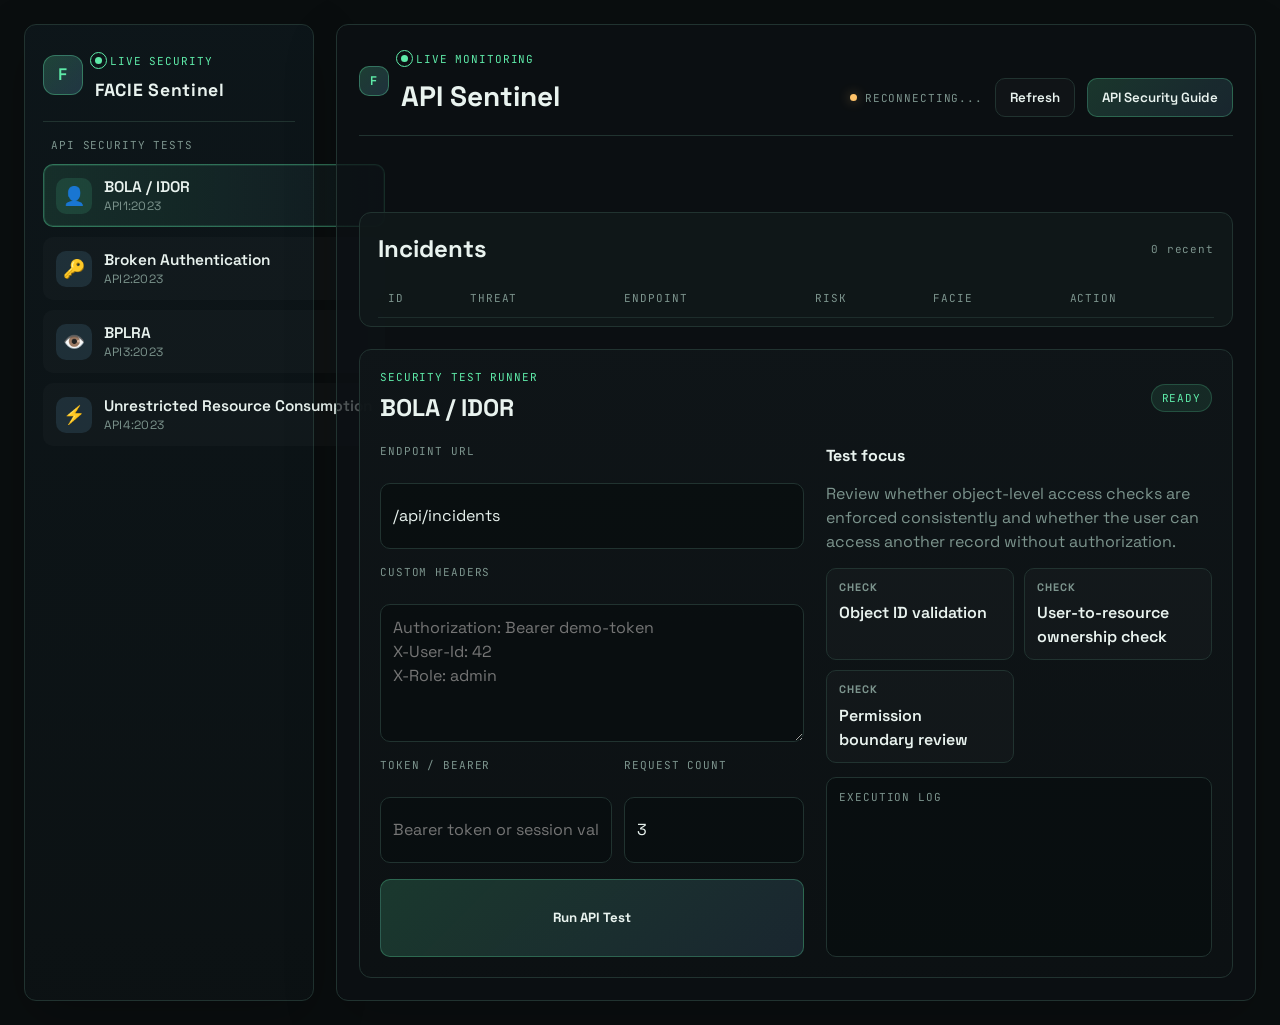
==== dashboard.html @ 744138d6 "Consolidate dashboard and fix Vercel layout" ====
﻿<!doctype html>
<html lang="en">
<head>
  <meta charset="utf-8">
  <meta name="viewport" content="width=device-width,initial-scale=1">
  <title>FACIE Sentinel - API Security Test Center</title>
  <link rel="preconnect" href="https://fonts.googleapis.com">
  <link rel="preconnect" href="https://fonts.gstatic.com" crossorigin>
  <link href="https://fonts.googleapis.com/css2?family=Space+Grotesk:wght@400;500;600;700&family=JetBrains+Mono:wght@400;500;600;700&display=swap" rel="stylesheet">
  <link rel="stylesheet" href="styles.css">
</head>
<body>
  <div class="app-shell">
    <aside class="sidebar" aria-label="API security test navigation">
      <div class="sidebar-header">
        <div class="brand-mark">F</div>
        <div>
          <div class="live-badge"><span class="pulse-dot"></span> LIVE SECURITY</div>
          <h2>FACIE Sentinel</h2>
        </div>
      </div>
      <div class="sidebar-section-label">API security tests</div>
      <nav id="security-nav" class="security-nav" aria-label="Security tests"></nav>
    </aside>

    <main class="dashboard-panel">
      <header class="dashboard-header">
        <div class="brand-block">
          <div class="brand-mark small">F</div>
          <div>
            <div class="live-badge"><span class="pulse-dot"></span> LIVE MONITORING</div>
            <h1>API Sentinel</h1>
          </div>
        </div>

        <div class="header-actions">
          <div class="conn-status" id="connStatus"><span class="conn-dot"></span><span id="connLabel">Connecting...</span></div>
          <button class="header-button secondary" onclick="window.refreshDashboard(true)" type="button">Refresh</button>
          <button class="header-button primary" id="api-guide-button" type="button">API Security Guide</button>
        </div>
      </header>

      <div class="toast" id="toast" role="status" aria-live="polite"></div>

      <section class="stats" id="stats"></section>

      <section class="panel incidents-panel">
        <div class="panel-head">
          <h2>Incidents</h2>
          <span class="panel-sub" id="incidentCount">0 recent</span>
        </div>
        <div class="table-wrap">
          <table>
            <thead>
              <tr>
                <th>ID</th>
                <th>Threat</th>
                <th>Endpoint</th>
                <th>Risk</th>
                <th>Facie</th>
                <th>Action</th>
              </tr>
            </thead>
            <tbody id="incidents"></tbody>
          </table>
          <div class="empty-state" id="emptyState" hidden>No incidents recorded yet. Sentinel is watching your traffic.</div>
        </div>
      </section>

      <section class="detail" id="detail">
        <div class="detail-inner">
          <div class="gauge-wrap">
            <svg width="120" height="120" viewBox="0 0 120 120" aria-hidden="true">
              <circle cx="60" cy="60" r="50" fill="none" stroke="var(--border)" stroke-width="8"></circle>
              <circle id="gaugeArc" cx="60" cy="60" r="50" fill="none" stroke="var(--amber)" stroke-width="8" stroke-linecap="round" stroke-dasharray="314.16" stroke-dashoffset="314.16" transform="rotate(-90 60 60)"></circle>
            </svg>
            <div class="gauge-num" id="detail-risk">-</div>
            <div class="gauge-label">Risk score</div>
          </div>

          <div class="detail-copy">
            <p class="detail-title" id="detail-title">Incident</p>
            <p class="detail-meta" id="detail-endpoint"></p>

            <div class="detail-grid">
              <div>
                <div class="field-label">Threat type</div>
                <div class="field-value" id="detail-threat"></div>
              </div>
              <div>
                <div class="field-label">Facie confidence</div>
                <div class="field-value" id="detail-confidence"></div>
              </div>
              <div>
                <div class="field-label">Current action</div>
                <div class="field-value" id="detail-action"></div>
              </div>
            </div>

            <p class="reasons-label">Why Sentinel flagged it</p>
            <ul class="reasons" id="detail-reasons"></ul>

            <p class="recommendation" id="detail-recommendation" hidden></p>

            <div class="detail-actions">
              <button class="primary" onclick="window.overrideIncident('ALLOW')" type="button">Allow request</button>
              <button class="rate-limit" id="rate-limit-button" onclick="window.overrideIncident('RATE_LIMIT')" type="button">Rate limit request</button>
              <button class="danger" onclick="window.overrideIncident('BLOCK')" type="button">Keep blocked</button>
            </div>
          </div>
        </div>
      </section>

      <section class="api-panel" id="api-test-panel" aria-live="polite">
        <div class="api-panel-header">
          <div>
            <p class="eyebrow">SECURITY TEST RUNNER</p>
            <h3 id="active-test-title">BOLA / IDOR</h3>
          </div>
          <span class="status-pill" id="test-status">Ready</span>
        </div>

        <div class="api-panel-grid">
          <div class="api-form">
            <label>
              <span>Endpoint URL</span>
              <input id="test-endpoint" type="text" value="/api/incidents" placeholder="/api/incidents or https://api.example.com/v1/users/42">
            </label>

            <label>
              <span>Custom headers</span>
              <textarea id="test-headers" rows="4" placeholder="Authorization: Bearer demo-token&#10;X-User-Id: 42&#10;X-Role: admin"></textarea>
            </label>

            <div class="inline-fields">
              <label>
                <span>Token / Bearer</span>
                <input id="test-token" type="text" placeholder="Bearer token or session value">
              </label>

              <label>
                <span>Request count</span>
                <input id="test-count" type="number" min="1" max="10" value="3">
              </label>
            </div>

            <button class="primary full" id="run-test-button" type="button">Run API Test</button>
          </div>

          <div class="api-summary">
            <h4>Test focus</h4>
            <p id="test-description">Review whether object-level access checks are enforced consistently and whether the user can access another record without authorization.</p>

            <div class="summary-list" id="test-summary-list"></div>

            <div class="result-box">
              <div class="result-heading">Execution log</div>
              <div id="test-results" class="result-log"></div>
            </div>
          </div>
        </div>
      </section>
    </main>
  </div>

  <div id="guide-modal" class="modal-backdrop hidden" aria-hidden="true">
    <div class="modal" role="dialog" aria-modal="true" aria-labelledby="guide-modal-title">
      <div class="modal-header">
        <div>
          <p class="eyebrow">API SECURITY GUIDE</p>
          <h3 id="guide-modal-title">API test quick reference</h3>
        </div>
        <button class="close-button" id="close-guide-button" type="button" aria-label="Close guide">×</button>
      </div>

      <div class="guide-grid">
        <article class="guide-card">
          <div class="guide-icon">👤</div>
          <h4>BOLA / IDOR</h4>
          <p>Check whether a user can reach another user's object or resource using a predictable identifier without permission checks.</p>
        </article>

        <article class="guide-card">
          <div class="guide-icon">🔑</div>
          <h4>Broken Authentication</h4>
          <p>Verify tokens, refresh flows, and session sharing are not trivial to bypass or replay across accounts.</p>
        </article>

        <article class="guide-card">
          <div class="guide-icon">👁️</div>
          <h4>BPLRA</h4>
          <p>Look for over-fetching and object property leaks where extra data is exposed or hidden fields are readable beyond scope.</p>
        </article>

        <article class="guide-card">
          <div class="guide-icon">⚡</div>
          <h4>Unrestricted Resource Consumption</h4>
          <p>Measure rate limiting, payload size abuse, and retry cycles that can exhaust memory, CPU, or downstream services.</p>
        </article>
      </div>

      <div class="modal-footer">
        <button class="primary" id="guide-cta" type="button">Close guide and select test</button>
      </div>
    </div>
  </div>

  <script src="app.js"></script>
</body>
</html>
---- styles.css ----
﻿:root {
  --ink:#0a0e0f;
  --panel:#10171a;
  --panel-2:#151f24;
  --sidebar:#0e1619;
  --border:#213330;
  --soft:#182524;
  --text:#e9f3ef;
  --muted:#7c948d;
  --dim:#4d615c;
  --green:#5eeaa8;
  --amber:#ffc369;
  --red:#ff6f61;
  --blue:#7ec8ff;
  --shadow:rgba(8, 16, 18, 0.72);
  --mono:'JetBrains Mono', monospace;
  --sans:'Space Grotesk', sans-serif;
  --radius:12px;
}

*{box-sizing:border-box}
html,body{margin:0;padding:0;background:var(--ink);color:var(--text);font-family:var(--sans);line-height:1.5;min-height:100vh}
body{padding:24px;overflow-x:hidden}

.app-shell {
  max-width: 1440px;
  margin: 0 auto;
  display: grid;
  grid-template-columns: 290px minmax(0, 1fr);
  gap: 22px;
  position: relative;
  z-index: 1;
  min-width: 0;
}

.sidebar {
  background: linear-gradient(180deg, rgba(13, 22, 26, 0.96), rgba(12, 18, 20, 0.92));
  border: 1px solid var(--border);
  border-radius: var(--radius);
  padding: 22px 18px 18px;
  box-shadow: 0 18px 54px rgba(0,0,0,.22);
  min-height: calc(100vh - 48px);
}

.sidebar-header {
  display: flex;
  align-items: center;
  gap: 12px;
  padding-bottom: 18px;
  margin-bottom: 16px;
  border-bottom: 1px solid var(--border);
}

.brand-mark {
  width: 40px;
  height: 40px;
  display: grid;
  place-items: center;
  border-radius: 12px;
  background: linear-gradient(135deg, rgba(94,234,168,.22), rgba(126,200,255,.18));
  border: 1px solid rgba(94,234,168,.35);
  color: var(--green);
  font-weight: 700;
  font-family: var(--mono);
  letter-spacing: .06em;
}

.brand-mark.small { width: 30px; height: 30px; border-radius: 10px; font-size: 12px; }

.live-badge {
  display: inline-flex;
  align-items: center;
  gap: 8px;
  color: var(--green);
  font: 11px var(--mono);
  letter-spacing: .08em;
  text-transform: uppercase;
}

.pulse-dot {
  width: 7px;
  height: 7px;
  border-radius: 50%;
  background: var(--green);
  position: relative;
  display: inline-block;
}

.pulse-dot::after {
  content: "";
  position: absolute;
  inset: -5px;
  border: 1px solid var(--green);
  border-radius: 50%;
  animation: pulse 1.8s ease-out infinite;
}

@keyframes pulse { to { transform: scale(1.8); opacity: 0; } }

.sidebar-header h2 {
  margin: 6px 0 0;
  font-size: 1.1rem;
  letter-spacing: .04em;
}

.sidebar-section-label {
  color: var(--muted);
  font: 11px var(--mono);
  letter-spacing: .08em;
  text-transform: uppercase;
  margin: 12px 8px 12px;
}

.security-nav {
  display: grid;
  gap: 10px;
}

.security-item {
  width: 100%;
  display: flex;
  align-items: center;
  gap: 12px;
  border: 1px solid transparent;
  background: rgba(255,255,255,.02);
  color: var(--text);
  padding: 12px 12px;
  border-radius: 10px;
  text-align: left;
  cursor: pointer;
  transition: transform .2s ease, border-color .2s ease, background .2s ease;
}

.security-item:hover { transform: translateX(2px); border-color: rgba(94,234,168,.2); }
.security-item.active {
  background: linear-gradient(90deg, rgba(94,234,168,.12), rgba(126,200,255,.04));
  border-color: rgba(94,234,168,.38);
  box-shadow: inset 0 0 0 1px rgba(94,234,168,.12);
}

.security-icon {
  display: grid;
  place-items: center;
  width: 36px;
  height: 36px;
  border-radius: 10px;
  background: rgba(126,200,255,.12);
  color: var(--blue);
  font-size: 18px;
}

.security-item.active .security-icon {
  background: rgba(94,234,168,.12);
  color: var(--green);
}

.security-copy {
  min-width: 0;
}

.security-name {
  display: block;
  font-size: 0.96rem;
  font-weight: 600;
  white-space: nowrap;
  overflow: hidden;
  text-overflow: ellipsis;
}

.security-meta {
  display: block;
  margin-top: 2px;
  color: var(--muted);
  font-size: 0.75rem;
  letter-spacing: .02em;
}

.dashboard-panel {
  background: rgba(12, 17, 20, 0.7);
  border: 1px solid var(--border);
  border-radius: var(--radius);
  padding: 20px 22px 22px;
  box-shadow: 0 18px 54px rgba(0,0,0,.18);
  min-width: 0;
}

.dashboard-header {
  display: flex;
  align-items: flex-end;
  justify-content: space-between;
  gap: 16px;
  flex-wrap: wrap;
  border-bottom: 1px solid var(--border);
  padding-bottom: 18px;
  margin-bottom: 20px;
}

.brand-block {
  display: flex;
  align-items: center;
  gap: 12px;
}

.brand-block h1 { margin: 6px 0 0; font-size: 28px; }

.header-actions {
  display: flex;
  align-items: center;
  gap: 12px;
  flex-wrap: wrap;
}

.conn-status {
  display: inline-flex;
  align-items: center;
  gap: 8px;
  color: var(--muted);
  font: 11px var(--mono);
  letter-spacing: .08em;
  text-transform: uppercase;
}

.conn-dot {
  width: 7px;
  height: 7px;
  border-radius: 50%;
  display: inline-block;
  background: var(--amber);
  box-shadow: 0 0 12px rgba(255,195,105,.45);
}

#connStatus.connected .conn-dot { background: var(--green); box-shadow: 0 0 12px rgba(94,234,168,.5); }
#connStatus.connected { color: var(--green); }

.header-button {
  border-radius: 10px;
  border: 1px solid var(--border);
  padding: 10px 14px;
  cursor: pointer;
  font-weight: 600;
  transition: transform .18s ease, opacity .18s ease;
}

.header-button:hover { transform: translateY(-1px); }

.header-button.secondary {
  background: rgba(255,255,255,.02);
  color: var(--text);
}

.header-button.primary, .primary {
  background: linear-gradient(135deg, rgba(94,234,168,.18), rgba(126,200,255,.12));
  color: var(--text);
  border: 1px solid rgba(94,234,168,.28);
}

button { font-family: inherit; }

.toast {
  min-height: 20px;
  opacity: 0;
  transform: translateY(-8px);
  transition: all .2s ease;
  color: var(--green);
  font: 12px var(--mono);
  margin: 0 0 14px;
}

.toast.show { opacity: 1; transform: translateY(0); }

.stats {
  display: grid;
  grid-template-columns: repeat(auto-fit, minmax(160px, 1fr));
  gap: 14px;
  margin-bottom: 22px;
}

.stat {
  background: linear-gradient(180deg, rgba(20, 30, 35, 0.96), rgba(12, 19, 22, .8));
  border: 1px solid var(--border);
  border-radius: 10px;
  padding: 16px 14px;
}

.stat-label { color: var(--muted); font-size: .72rem; text-transform: uppercase; letter-spacing: .08em; }
.stat-value { margin-top: 10px; font-size: clamp(1.5rem, 2.4vw, 2rem); font-weight: 700; }
.stat-value.green { color: var(--green); }
.stat-value.red { color: var(--red); }
.stat-sub { margin-top: 8px; color: var(--muted); font-size: .76rem; }

.panel {
  background: rgba(16, 24, 26, .92);
  border: 1px solid var(--border);
  border-radius: var(--radius);
  padding: 18px 18px 8px;
  margin-bottom: 22px;
}

.panel-head {
  display: flex;
  align-items: center;
  justify-content: space-between;
  gap: 12px;
  margin-bottom: 12px;
}

.panel-head h2 { margin: 0; }
.panel-sub { color: var(--muted); font: 11px var(--mono); letter-spacing: .08em; }

.table-wrap { overflow: auto; }
table { width: 100%; border-collapse: collapse; }
th, td { text-align: left; padding: 12px 10px; border-bottom: 1px solid rgba(33,51,48,.8); }
th { color: var(--muted); font: 11px var(--mono); text-transform: uppercase; letter-spacing: .08em; }
tbody tr { cursor: pointer; }
tbody tr:hover { background: rgba(255,255,255,.02); }
tbody tr.selected { background: rgba(94,234,168,.06); box-shadow: inset 0 0 0 1px rgba(94,234,168,.22); }

.id { font: 12px var(--mono); color: var(--blue); }
.endpoint { max-width: 160px; overflow:hidden; text-overflow:ellipsis; white-space:nowrap; }
.risk-cell { display: flex; align-items: center; gap: 8px; }
.risk-num { min-width: 42px; }
.risk-bar { display: inline-block; width: 70px; height: 6px; border-radius: 999px; overflow:hidden; background: rgba(255,255,255,.08); }
.risk-fill { display:block; height:100%; border-radius:inherit; background: linear-gradient(90deg, var(--green), var(--amber), var(--red)); }

.pill {
  display: inline-flex;
  align-items: center;
  justify-content: center;
  border-radius: 999px;
  padding: 4px 8px;
  font: 10px var(--mono);
  letter-spacing: .08em;
  text-transform: uppercase;
}
.pill.allow { color: var(--green); background: rgba(94,234,168,.1); }
.pill.block { color: var(--red); background: rgba(255,111,97,.1); }
.pill.rate-limit { color: var(--blue); background: rgba(126,200,255,.1); }
.pill.review, .pill.challenge { color: var(--amber); background: rgba(255,195,105,.1); }
.pill.monitor, .pill.observe { color: var(--blue); background: rgba(126,200,255,.08); }

.empty-state {
  padding: 14px 4px 18px;
  color: var(--muted);
  font-size: .95rem;
}

.detail {
  display: none;
  background: rgba(16, 24, 26, .9);
  border: 1px solid var(--border);
  border-radius: var(--radius);
  padding: 18px;
  margin-bottom: 22px;
}

.detail.open { display: block; }

.detail-inner {
  display: grid;
  grid-template-columns: 180px minmax(0,1fr);
  gap: 20px;
  align-items: center;
}

.gauge-wrap {
  display: grid;
  place-items: center;
  position: relative;
  min-height: 160px;
}

.gauge-wrap svg { display:block; }

.gauge-num {
  position: absolute;
  top: 50%;
  left: 50%;
  transform: translate(-50%, -55%);
  font-size: 1.4rem;
  font-weight: 700;
}

.gauge-label { margin-top: 8px; color: var(--muted); font: 11px var(--mono); letter-spacing: .08em; text-transform: uppercase; }

.detail-title { margin: 0 0 4px; font-size: 1.5rem; }
.detail-meta { margin: 0 0 18px; color: var(--muted); }

.detail-grid {
  display: grid;
  grid-template-columns: repeat(3, minmax(120px, 1fr));
  gap: 12px;
  margin-bottom: 14px;
}

.field-label {
  color: var(--muted);
  font: 11px var(--mono);
  letter-spacing: .08em;
  text-transform: uppercase;
  margin-bottom: 4px;
}

.field-value { font-size: 1.08rem; font-weight: 600; }

.reasons-label { margin: 16px 0 8px; color: var(--muted); font: 11px var(--mono); letter-spacing: .08em; text-transform: uppercase; }
.reasons {
  margin: 0 0 18px;
  padding-left: 20px;
  color: var(--text);
}

.recommendation {
  margin: 0 0 14px;
  padding: 10px 12px;
  border: 1px solid rgba(126,200,255,.28);
  border-radius: 8px;
  color: var(--blue);
  background: rgba(126,200,255,.06);
  font-size: .9rem;
}

.detail-actions {
  display: flex;
  gap: 12px;
  flex-wrap: wrap;
}

.detail-actions button {
  border-radius: 10px;
  padding: 10px 14px;
  border: 1px solid var(--border);
  cursor: pointer;
}

.detail-actions .danger {
  background: rgba(255,111,97,.12);
  color: var(--red);
  border-color: rgba(255,111,97,.2);
}

.detail-actions .rate-limit {
  background: rgba(126,200,255,.1);
  color: var(--blue);
  border-color: rgba(126,200,255,.25);
}

.detail-actions .rate-limit.recommended {
  box-shadow: 0 0 0 3px rgba(126,200,255,.1);
}

.api-panel {
  background: linear-gradient(180deg, rgba(15,21,24,.96), rgba(12,17,19,.9));
  border: 1px solid var(--border);
  border-radius: var(--radius);
  padding: 20px;
}

.api-panel-header {
  display: flex;
  align-items: center;
  justify-content: space-between;
  gap: 12px;
  margin-bottom: 18px;
}

.eyebrow {
  margin: 0 0 6px;
  color: var(--green);
  font: 11px var(--mono);
  letter-spacing: .08em;
}

.api-panel-header h3 { margin: 0; font-size: 1.5rem; }

.status-pill {
  display: inline-flex;
  align-items: center;
  border-radius: 999px;
  background: rgba(94,234,168,.1);
  border: 1px solid rgba(94,234,168,.2);
  color: var(--green);
  padding: 6px 10px;
  font: 11px var(--mono);
  letter-spacing: .08em;
  text-transform: uppercase;
}

.api-panel-grid {
  display: grid;
  grid-template-columns: minmax(0, 1.1fr) minmax(0, 1fr);
  gap: 22px;
  min-width: 0;
}

.api-form {
  display: grid;
  gap: 16px;
}

.api-form label {
  display: grid;
  gap: 8px;
  color: var(--text);
}

.api-form label span {
  color: var(--muted);
  font: 11px var(--mono);
  letter-spacing: .08em;
  text-transform: uppercase;
}

input, textarea {
  width: 100%;
  border: 1px solid var(--border);
  border-radius: 10px;
  background: rgba(7,13,15,.72);
  color: var(--text);
  padding: 11px 12px;
  font: inherit;
  resize: vertical;
}

input:focus, textarea:focus {
  outline: none;
  border-color: rgba(94,234,168,.38);
  box-shadow: 0 0 0 3px rgba(94,234,168,.08);
}

.inline-fields {
  display: grid;
  grid-template-columns: 1fr 180px;
  gap: 12px;
}

.primary.full {
  width: 100%;
  border-radius: 10px;
  padding: 12px 16px;
  font-weight: 700;
  cursor: pointer;
}

.api-summary {
  display: grid;
  gap: 14px;
}

.api-summary h4 { margin: 0 0 0; font-size: 1rem; }

.api-summary p { margin: 0; color: var(--muted); }

.summary-list {
  display: grid;
  grid-template-columns: repeat(2, minmax(0, 1fr));
  gap: 10px;
}

.summary-item {
  background: rgba(255,255,255,.02);
  border: 1px solid var(--border);
  border-radius: 10px;
  padding: 10px 12px;
}

.summary-item strong { display:block; font-size: .68rem; color: var(--muted); text-transform: uppercase; letter-spacing: .08em; }
.summary-item span { display:block; margin-top: 6px; font-weight: 600; }

.result-box {
  background: rgba(7,13,15,.72);
  border: 1px solid var(--border);
  border-radius: 10px;
  padding: 12px;
}

.result-heading {
  color: var(--muted);
  font: 11px var(--mono);
  letter-spacing: .08em;
  text-transform: uppercase;
  margin-bottom: 10px;
}

.result-log {
  display: grid;
  gap: 8px;
  min-height: 130px;
}

.log-entry {
  background: rgba(255,255,255,.02);
  border-left: 2px solid rgba(94,234,168,.4);
  padding: 8px 10px;
  border-radius: 6px;
  font: 12px var(--mono);
  line-height: 1.5;
}

.log-entry.error { border-left-color: rgba(255,111,97,.7); }

.modal-backdrop {
  position: fixed;
  inset: 0;
  background: rgba(7, 12, 15, 0.72);
  backdrop-filter: blur(8px);
  display: grid;
  place-items: center;
  z-index: 30;
}

.modal-backdrop.hidden { display: none; }

.modal {
  width: min(900px, calc(100vw - 32px));
  background: rgba(15,21,24,.97);
  border: 1px solid var(--border);
  border-radius: 16px;
  padding: 20px 20px 16px;
  box-shadow: 0 32px 80px rgba(0,0,0,.45);
}

.modal-header {
  display: flex;
  justify-content: space-between;
  gap: 12px;
  align-items: flex-start;
  margin-bottom: 18px;
}

.modal-header h3 { margin: 0; font-size: 1.6rem; }

.close-button {
  border: 1px solid var(--border);
  border-radius: 50%;
  width: 38px;
  height: 38px;
  display: grid;
  place-items: center;
  background: rgba(255,255,255,.02);
  color: var(--text);
  cursor: pointer;
  font-size: 1.4rem;
}

.guide-grid {
  display: grid;
  grid-template-columns: repeat(2, minmax(0,1fr));
  gap: 14px;
}

.guide-card {
  background: rgba(255,255,255,.02);
  border: 1px solid var(--border);
  border-radius: 12px;
  padding: 16px;
}

.guide-icon {
  width: 44px;
  height: 44px;
  display: grid;
  place-items: center;
  border-radius: 10px;
  background: rgba(94,234,168,.08);
  font-size: 22px;
  margin-bottom: 10px;
}

.guide-card h4 { margin: 0 0 8px; }
.guide-card p { margin: 0; color: var(--muted); }

.modal-footer {
  margin-top: 18px;
  display: flex;
  justify-content: flex-end;
}

@media (max-width: 980px) {
  .app-shell { grid-template-columns: 1fr; }
  .sidebar { min-height: auto; }
  .api-panel-grid { grid-template-columns: 1fr; }
}

@media (max-width: 640px) {
  body { padding: 14px; }
  .dashboard-panel { padding: 16px; }
  .detail-inner { grid-template-columns: 1fr; }
  .detail-grid { grid-template-columns: 1fr; }
  .inline-fields, .guide-grid { grid-template-columns: 1fr; }
}
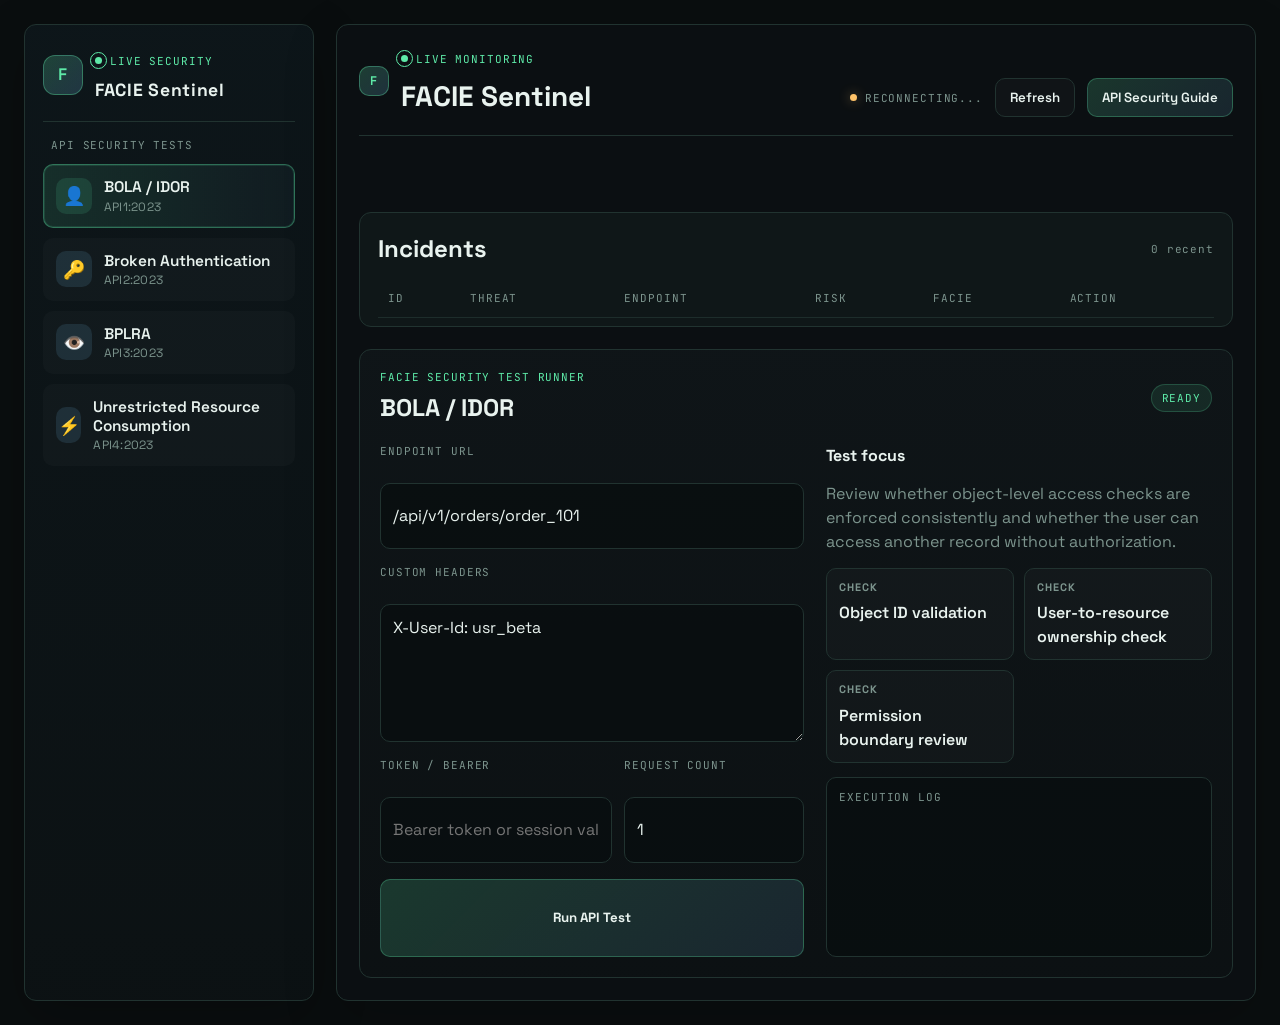
==== commit 0161e0f6: "Improve Facie test workflows and sidebar layout" ====
--- a/dashboard.html
+++ b/dashboard.html
@@ -3,7 +3,7 @@
 <head>
   <meta charset="utf-8">
   <meta name="viewport" content="width=device-width,initial-scale=1">
-  <title>FACIE Sentinel - API Security Test Center</title>
+  <title>FACIE Sentinel - Security Test Center</title>
   <link rel="preconnect" href="https://fonts.googleapis.com">
   <link rel="preconnect" href="https://fonts.gstatic.com" crossorigin>
   <link href="https://fonts.googleapis.com/css2?family=Space+Grotesk:wght@400;500;600;700&family=JetBrains+Mono:wght@400;500;600;700&display=swap" rel="stylesheet">
@@ -29,7 +29,7 @@
           <div class="brand-mark small">F</div>
           <div>
             <div class="live-badge"><span class="pulse-dot"></span> LIVE MONITORING</div>
-            <h1>API Sentinel</h1>
+            <h1>FACIE Sentinel</h1>
           </div>
         </div>
 
@@ -47,7 +47,7 @@
       <section class="panel incidents-panel">
         <div class="panel-head">
           <h2>Incidents</h2>
-          <span class="panel-sub" id="incidentCount">0 recent</span>
+              <span class="panel-sub" id="incidentCount">0 recent</span>
         </div>
         <div class="table-wrap">
           <table>
@@ -114,7 +114,7 @@
       <section class="api-panel" id="api-test-panel" aria-live="polite">
         <div class="api-panel-header">
           <div>
-            <p class="eyebrow">SECURITY TEST RUNNER</p>
+            <p class="eyebrow">FACIE SECURITY TEST RUNNER</p>
             <h3 id="active-test-title">BOLA / IDOR</h3>
           </div>
           <span class="status-pill" id="test-status">Ready</span>
@@ -140,7 +140,7 @@
 
               <label>
                 <span>Request count</span>
-                <input id="test-count" type="number" min="1" max="10" value="3">
+                <input id="test-count" type="number" min="1" max="80" value="1">
               </label>
             </div>
 
--- a/styles.css
+++ b/styles.css
@@ -40,6 +40,8 @@
   padding: 22px 18px 18px;
   box-shadow: 0 18px 54px rgba(0,0,0,.22);
   min-height: calc(100vh - 48px);
+  min-width: 0;
+  overflow: hidden;
 }
 
 .sidebar-header {
@@ -129,6 +131,9 @@
   text-align: left;
   cursor: pointer;
   transition: transform .2s ease, border-color .2s ease, background .2s ease;
+  min-width: 0;
+  max-width: 100%;
+  overflow: hidden;
 }
 
 .security-item:hover { transform: translateX(2px); border-color: rgba(94,234,168,.2); }
@@ -156,13 +161,17 @@
 
 .security-copy {
   min-width: 0;
+  max-width: 100%;
+  overflow: hidden;
 }
 
 .security-name {
   display: block;
   font-size: 0.96rem;
   font-weight: 600;
-  white-space: nowrap;
+  white-space: normal;
+  overflow-wrap: anywhere;
+  line-height: 1.25;
   overflow: hidden;
   text-overflow: ellipsis;
 }
@@ -419,6 +428,8 @@
   font-size: .9rem;
 }
 
+.recommendation[hidden] { display: none; }
+
 .detail-actions {
   display: flex;
   gap: 12px;
